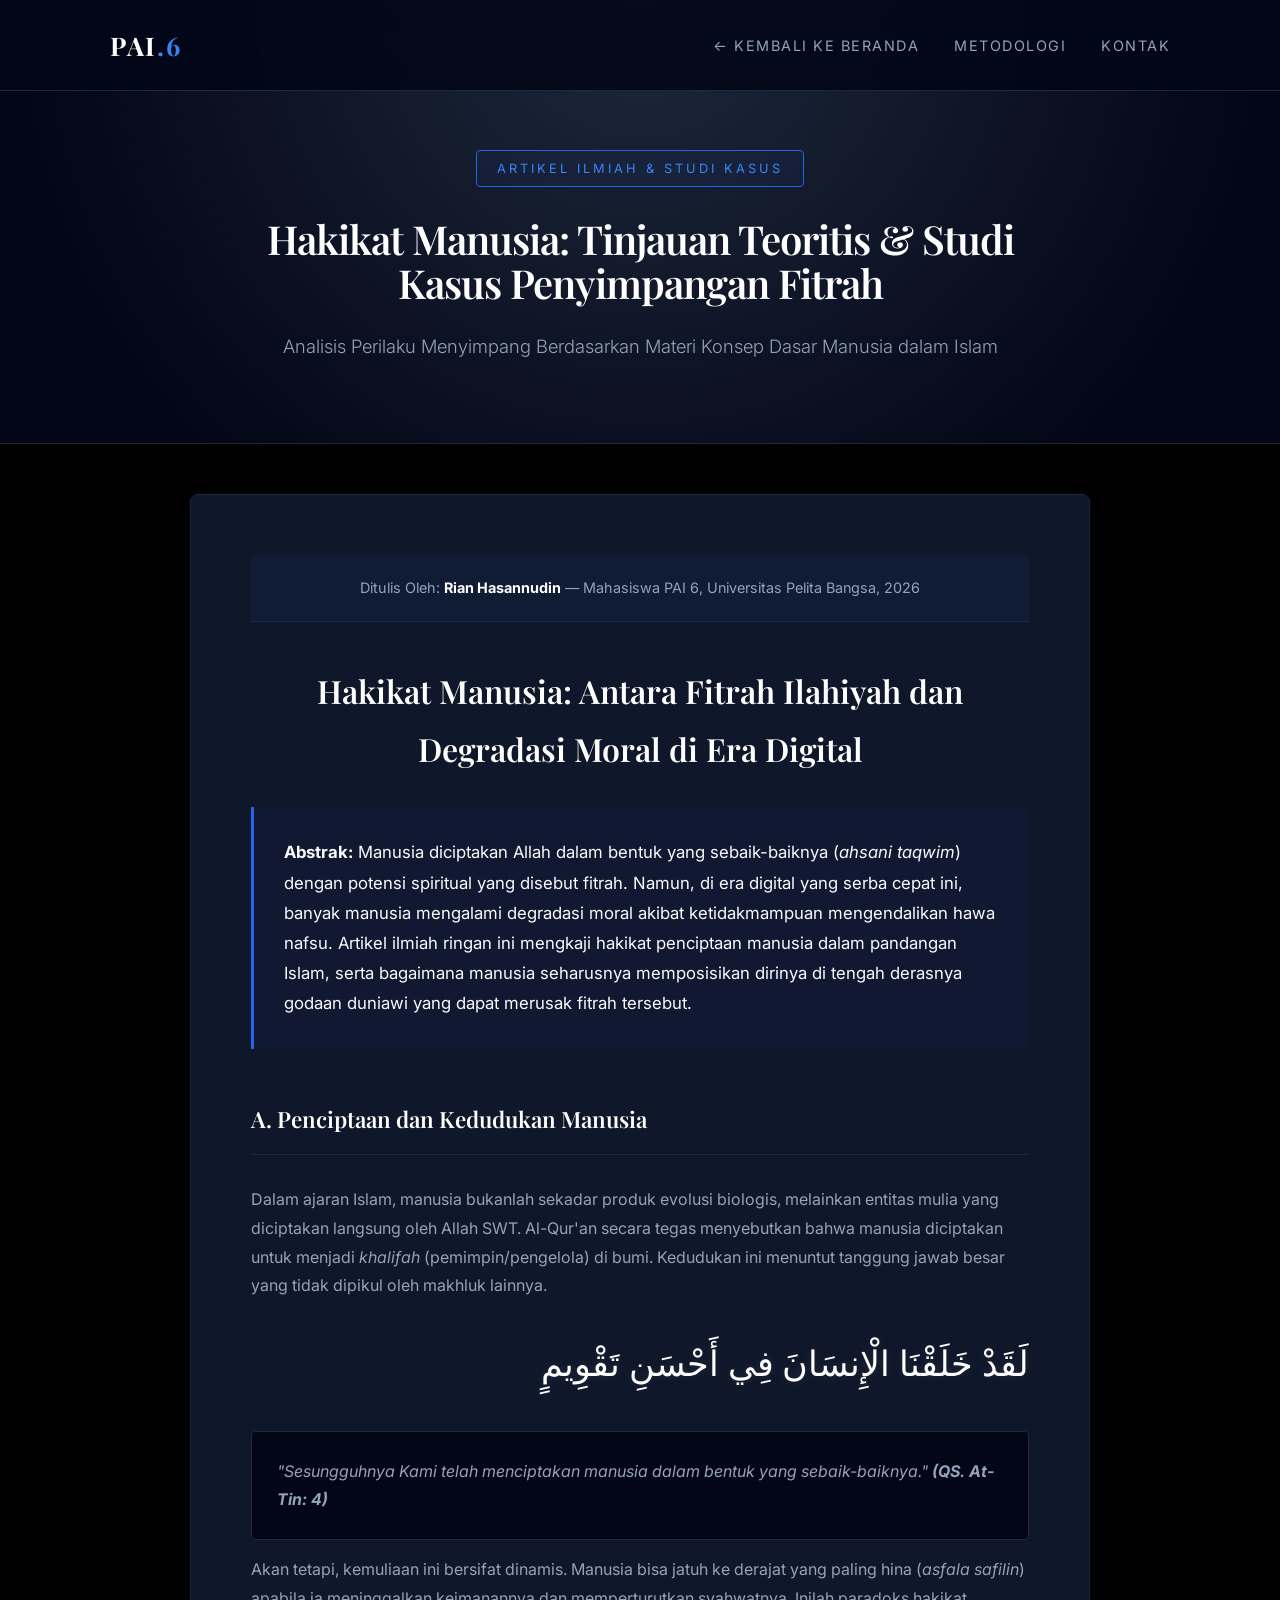
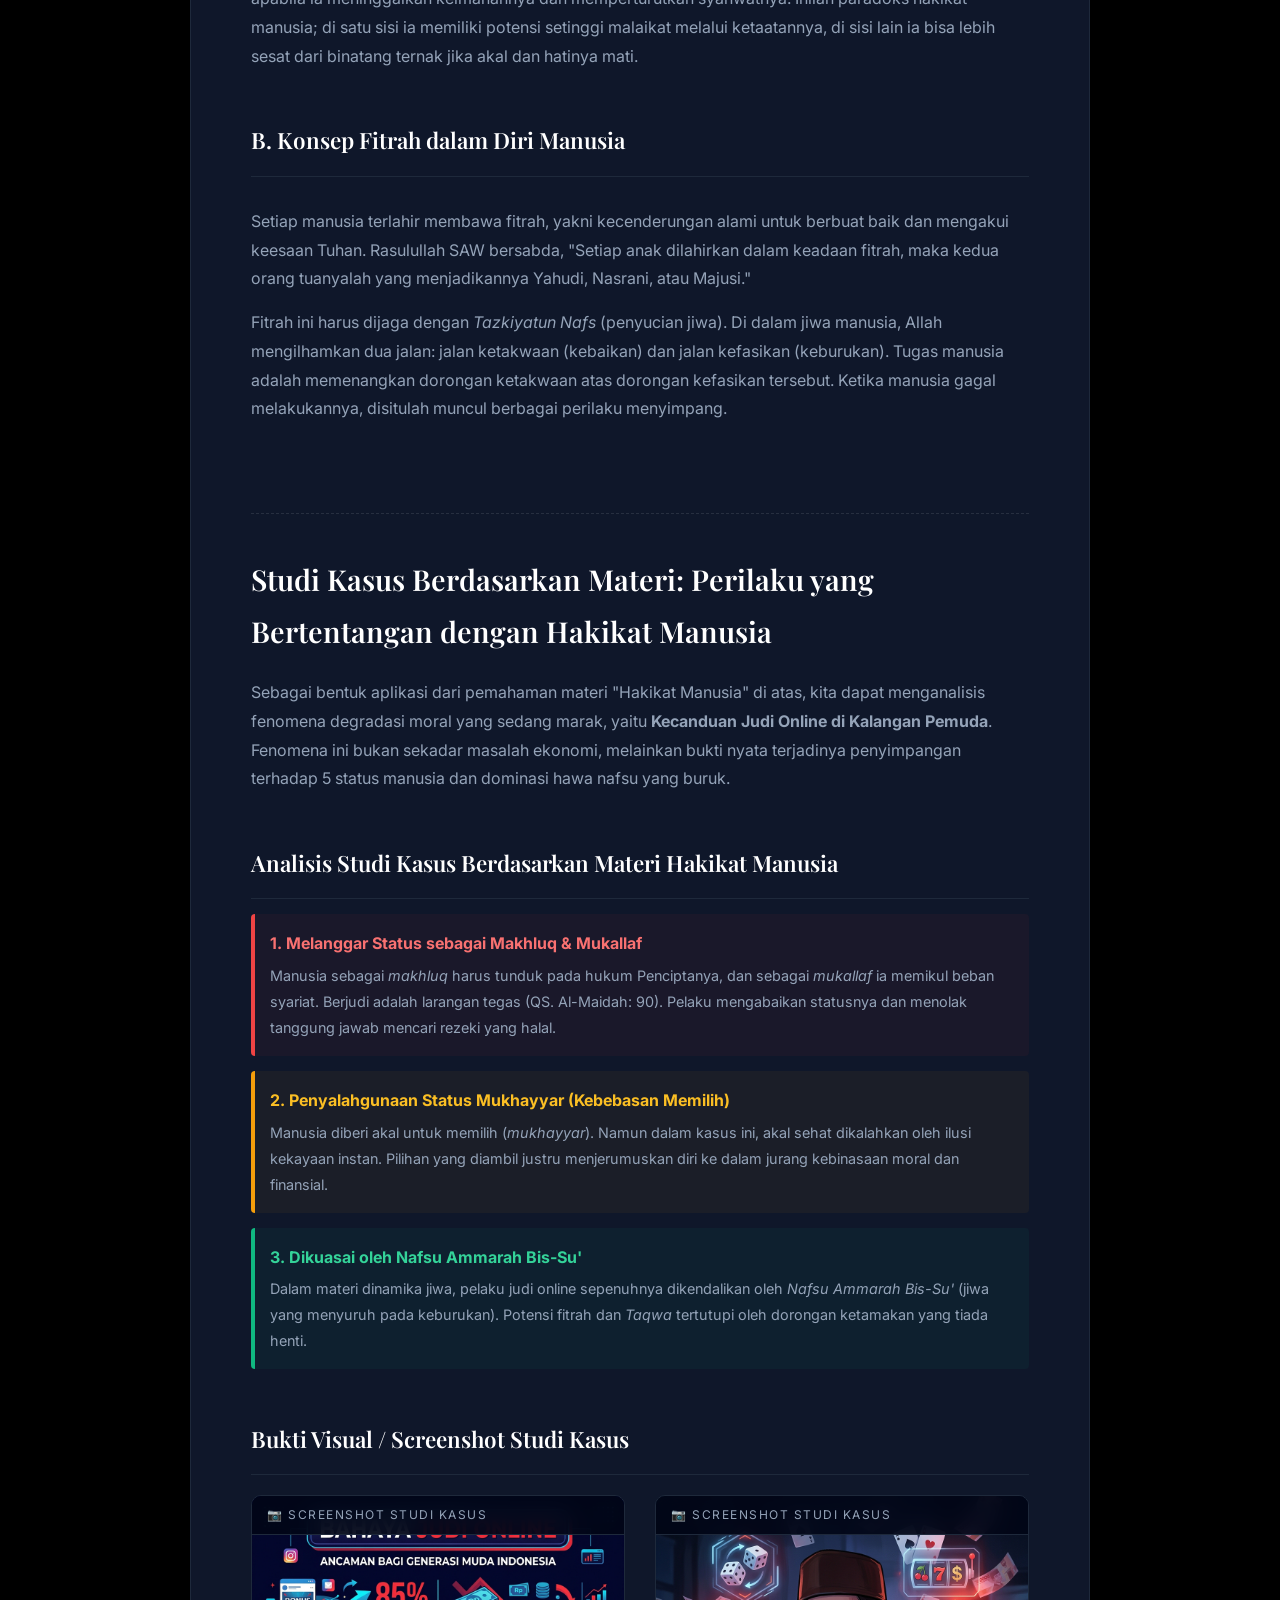
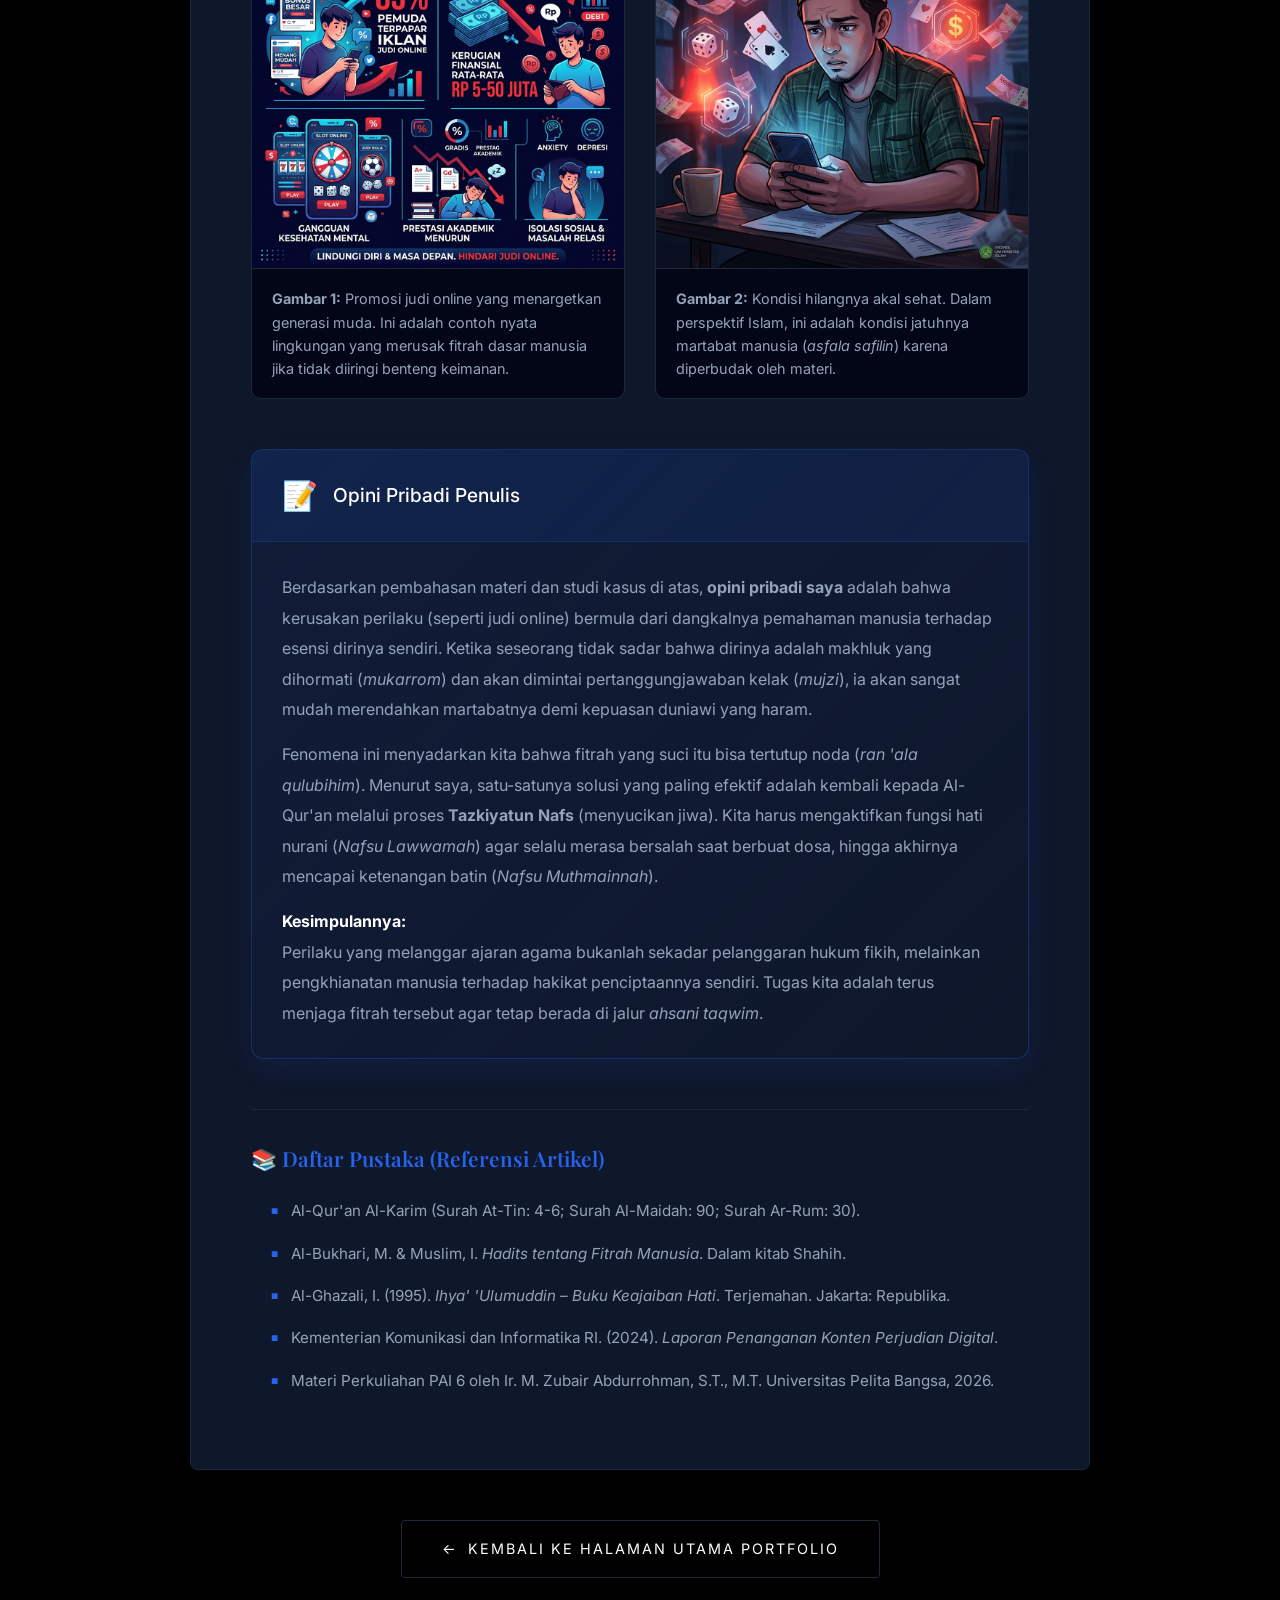
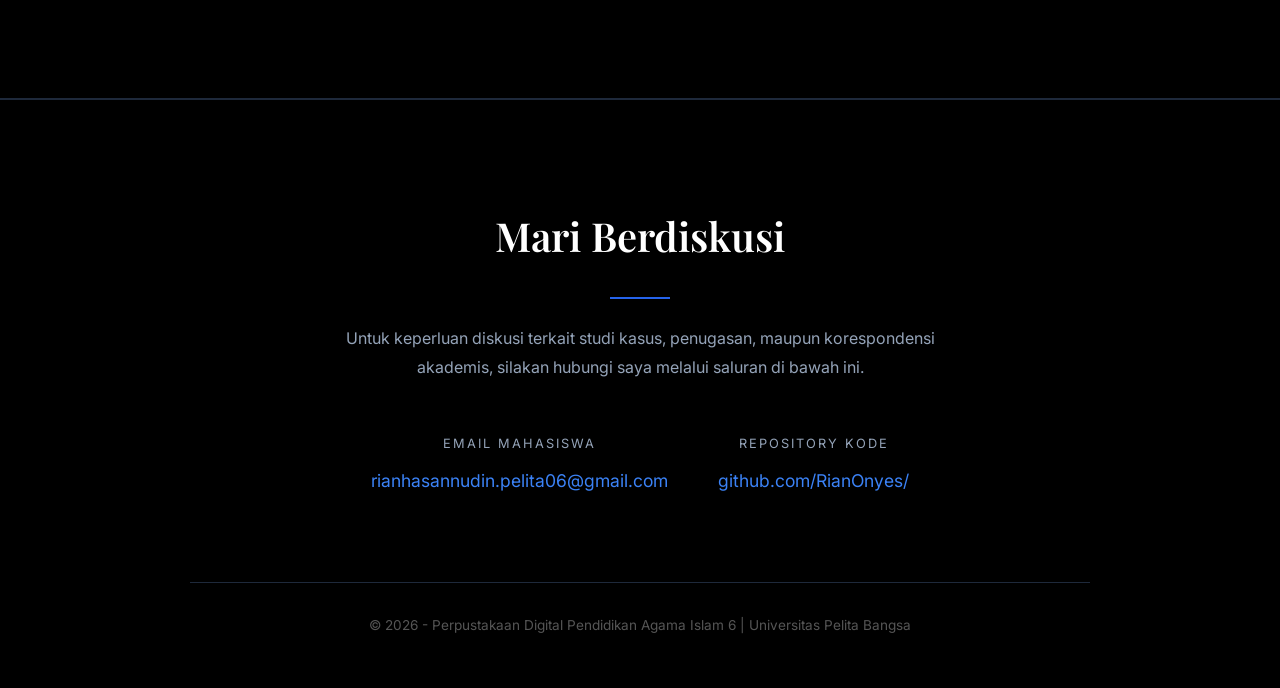
==== artikel.html @ be42de4d "Update button text and link for UTS Penulisan Artikel" ====
<!DOCTYPE html>
<html lang="id">

<head>
    <meta charset="UTF-8">
    <meta name="viewport" content="width=device-width, initial-scale=1.0">
    <title>PAI 6 | Artikel Ilmiah: Hakikat Manusia</title>
    <link rel="stylesheet" href="style.css">
    <link
        href="https://fonts.googleapis.com/css2?family=Inter:wght@300;400;500;600&family=Playfair+Display:ital,wght@0,400;0,600;0,700;1,400&display=swap"
        rel="stylesheet">
</head>

<body>

    <nav class="navbar">
        <div class="nav-container">
            <a href="index.html" class="logo">PAI<span>.6</span></a>
            <ul class="nav-links">
                <li><a href="index.html#beranda">&larr; Kembali ke Beranda</a></li>
                <li><a href="index.html#metodologi">Metodologi</a></li>
                <li><a href="index.html#kontak">Kontak</a></li>
            </ul>
        </div>
    </nav>

    <!-- HEADER ARTIKEL -->
    <section class="hero" style="min-height: 40vh; padding-top: 150px; padding-bottom: 50px;">
        <div class="hero-overlay"></div>
        <div class="hero-content">
            <span class="badge">Artikel Ilmiah & Studi Kasus</span>
            <h1 style="font-size: 2.5rem;">Hakikat Manusia: Tinjauan Teoritis & Studi Kasus Penyimpangan Fitrah</h1>
            <p>Analisis Perilaku Menyimpang Berdasarkan Materi Konsep Dasar Manusia dalam Islam</p>
        </div>
    </section>

    <!-- SECTION ARTIKEL UTAMA -->
    <section class="section bg-darker" style="padding-top: 50px;">
        <div class="container">
            <div class="case-study-card">

                <!-- HEADER PENULIS -->
                <div class="case-header"
                    style="background: rgba(37,99,235,0.05); border-bottom: 1px solid rgba(37,99,235,0.2);">
                    <p style="text-align: center; color: var(--text-muted); font-size: 0.9rem; padding: 20px 0;">
                        Ditulis Oleh: <strong style="color: #fff;">Rian Hasannudin</strong> &mdash; Mahasiswa PAI 6,
                        Universitas Pelita Bangsa, 2026
                    </p>
                </div>

                <!-- ARTIKEL ILMIAH -->
                <div class="case-body"
                    style="padding-top: 40px; padding-bottom: 40px; border-bottom: 1px dashed rgba(255,255,255,0.1);">

                    <h2 style="font-size: 2rem; color: #fff; margin-bottom: 15px; text-align: center;">Hakikat Manusia:
                        Antara Fitrah Ilahiyah dan Degradasi Moral di Era Digital</h2>

                    <div class="case-desc" style="margin-top: 30px;">
                        <p><strong>Abstrak:</strong> Manusia diciptakan Allah dalam bentuk yang sebaik-baiknya
                            (<em>ahsani taqwim</em>) dengan potensi spiritual yang disebut fitrah. Namun, di era digital
                            yang serba cepat ini, banyak manusia mengalami degradasi moral akibat ketidakmampuan
                            mengendalikan hawa nafsu. Artikel ilmiah ringan ini mengkaji hakikat penciptaan manusia
                            dalam pandangan Islam, serta bagaimana manusia seharusnya memposisikan dirinya di tengah
                            derasnya godaan duniawi yang dapat merusak fitrah tersebut.</p>
                    </div>

                    <div class="reason-item">
                        <h4 class="case-title">A. Penciptaan dan Kedudukan Manusia</h4>
                        <p>Dalam ajaran Islam, manusia bukanlah sekadar produk evolusi biologis, melainkan entitas mulia
                            yang diciptakan langsung oleh Allah SWT. Al-Qur'an secara tegas menyebutkan bahwa manusia
                            diciptakan untuk menjadi <em>khalifah</em> (pemimpin/pengelola) di bumi. Kedudukan ini
                            menuntut tanggung jawab besar yang tidak dipikul oleh makhluk lainnya.</p>
                        <div class="arabic">لَقَدْ خَلَقْنَا الْإِنسَانَ فِي أَحْسَنِ تَقْوِيمٍ</div>
                        <div class="terjemahan">"Sesungguhnya Kami telah menciptakan manusia dalam bentuk yang
                            sebaik-baiknya." <strong>(QS. At-Tin: 4)</strong></div>
                        <p style="margin-top: 15px;">Akan tetapi, kemuliaan ini bersifat dinamis. Manusia bisa jatuh ke
                            derajat yang paling hina (<em>asfala safilin</em>) apabila ia meninggalkan keimanannya dan
                            memperturutkan syahwatnya. Inilah paradoks hakikat manusia; di satu sisi ia memiliki potensi
                            setinggi malaikat melalui ketaatannya, di sisi lain ia bisa lebih sesat dari binatang ternak
                            jika akal dan hatinya mati.</p>
                    </div>

                    <div class="reason-item">
                        <h4 class="case-title">B. Konsep Fitrah dalam Diri Manusia</h4>
                        <p>Setiap manusia terlahir membawa fitrah, yakni kecenderungan alami untuk berbuat baik dan
                            mengakui keesaan Tuhan. Rasulullah SAW bersabda, "Setiap anak dilahirkan dalam keadaan
                            fitrah, maka kedua orang tuanyalah yang menjadikannya Yahudi, Nasrani, atau Majusi."</p>
                        <p style="margin-top: 15px;">Fitrah ini harus dijaga dengan <em>Tazkiyatun Nafs</em> (penyucian
                            jiwa). Di dalam jiwa manusia, Allah mengilhamkan dua jalan: jalan ketakwaan (kebaikan) dan
                            jalan kefasikan (keburukan). Tugas manusia adalah memenangkan dorongan ketakwaan atas
                            dorongan kefasikan tersebut. Ketika manusia gagal melakukannya, disitulah muncul berbagai
                            perilaku menyimpang.</p>
                    </div>
                </div>

                <!-- STUDI KASUS & OPINI -->
                <div id="studi-kasus" class="case-body" style="padding-top: 40px;">

                    <h2 style="font-size: 1.8rem; color: #fff; margin-bottom: 20px;">Studi Kasus Berdasarkan Materi:
                        Perilaku yang Bertentangan dengan Hakikat Manusia</h2>

                    <div class="reason-item">
                        <p>Sebagai bentuk aplikasi dari pemahaman materi "Hakikat Manusia" di atas, kita dapat
                            menganalisis fenomena degradasi moral yang sedang marak, yaitu <strong>Kecanduan Judi Online
                                di Kalangan Pemuda</strong>. Fenomena ini bukan sekadar masalah ekonomi, melainkan bukti
                            nyata terjadinya penyimpangan terhadap 5 status manusia dan dominasi hawa nafsu yang buruk.
                        </p>
                    </div>

                    <!-- ANALISIS MATERI -->
                    <div class="reason-item" style="margin-top: 30px;">
                        <h4 class="case-title" style="margin-bottom: 15px;">Analisis Studi Kasus Berdasarkan Materi
                            Hakikat Manusia</h4>
                        <div style="display: grid; grid-template-columns: 1fr; gap: 15px;">
                            <div
                                style="background: rgba(220,38,38,0.05); border-left: 4px solid #ef4444; padding: 15px; border-radius: 4px;">
                                <strong style="color: #f87171;">1. Melanggar Status sebagai Makhluq & Mukallaf</strong>
                                <p style="color: var(--text-muted); font-size: 0.9rem; margin-top: 5px;">Manusia sebagai
                                    <em>makhluq</em> harus tunduk pada hukum Penciptanya, dan sebagai <em>mukallaf</em>
                                    ia memikul beban syariat. Berjudi adalah larangan tegas (QS. Al-Maidah: 90). Pelaku
                                    mengabaikan statusnya dan menolak tanggung jawab mencari rezeki yang halal.</p>
                            </div>
                            <div
                                style="background: rgba(245,158,11,0.05); border-left: 4px solid #f59e0b; padding: 15px; border-radius: 4px;">
                                <strong style="color: #fbbf24;">2. Penyalahgunaan Status Mukhayyar (Kebebasan
                                    Memilih)</strong>
                                <p style="color: var(--text-muted); font-size: 0.9rem; margin-top: 5px;">Manusia diberi
                                    akal untuk memilih (<em>mukhayyar</em>). Namun dalam kasus ini, akal sehat
                                    dikalahkan oleh ilusi kekayaan instan. Pilihan yang diambil justru menjerumuskan
                                    diri ke dalam jurang kebinasaan moral dan finansial.</p>
                            </div>
                            <div
                                style="background: rgba(16,185,129,0.05); border-left: 4px solid #10b981; padding: 15px; border-radius: 4px;">
                                <strong style="color: #34d399;">3. Dikuasai oleh Nafsu Ammarah Bis-Su'</strong>
                                <p style="color: var(--text-muted); font-size: 0.9rem; margin-top: 5px;">Dalam materi
                                    dinamika jiwa, pelaku judi online sepenuhnya dikendalikan oleh <em>Nafsu Ammarah
                                        Bis-Su'</em> (jiwa yang menyuruh pada keburukan). Potensi fitrah dan
                                    <em>Taqwa</em> tertutupi oleh dorongan ketamakan yang tiada henti.</p>
                            </div>
                        </div>
                    </div>

                    <!-- SCREENSHOT STUDI KASUS -->
                    <div class="reason-item" style="margin-top: 40px;">
                        <h4 class="case-title" style="margin-bottom: 15px;">Bukti Visual / Screenshot Studi Kasus</h4>
                        <div class="screenshot-gallery">
                            <div class="screenshot-item">
                                <div class="screenshot-frame">
                                    <img src="assets/images/infografik-judi-online.png"
                                        alt="Screenshot Fenomena Judi Online" loading="lazy">
                                </div>
                                <p class="screenshot-caption"><strong>Gambar 1:</strong> Promosi judi online yang
                                    menargetkan generasi muda. Ini adalah contoh nyata lingkungan yang merusak fitrah
                                    dasar manusia jika tidak diiringi benteng keimanan.</p>
                            </div>
                            <div class="screenshot-item">
                                <div class="screenshot-frame">
                                    <img src="assets/images/ilustrasi-judi-online.png" alt="Ilustrasi Pemuda Kecanduan"
                                        loading="lazy">
                                </div>
                                <p class="screenshot-caption"><strong>Gambar 2:</strong> Kondisi hilangnya akal sehat.
                                    Dalam perspektif Islam, ini adalah kondisi jatuhnya martabat manusia (<em>asfala
                                        safilin</em>) karena diperbudak oleh materi.</p>
                            </div>
                        </div>
                    </div>

                    <!-- OPINI PRIBADI -->
                    <div class="reason-item" style="margin-top: 40px;">
                        <div class="opini-box">
                            <div class="opini-header"
                                style="background: rgba(37, 99, 235, 0.1); border-bottom: 1px solid rgba(37, 99, 235, 0.2);">
                                <span class="opini-icon">📝</span>
                                <h5 style="color: #fff; margin: 0; font-size: 1.2rem;">Opini Pribadi Penulis</h5>
                            </div>
                            <div class="opini-content">
                                <p>Berdasarkan pembahasan materi dan studi kasus di atas, <strong>opini pribadi
                                        saya</strong> adalah bahwa kerusakan perilaku (seperti judi online) bermula dari
                                    dangkalnya pemahaman manusia terhadap esensi dirinya sendiri. Ketika seseorang tidak
                                    sadar bahwa dirinya adalah makhluk yang dihormati (<em>mukarrom</em>) dan akan
                                    dimintai pertanggungjawaban kelak (<em>mujzi</em>), ia akan sangat mudah merendahkan
                                    martabatnya demi kepuasan duniawi yang haram.</p>

                                <p style="margin-top: 15px;">Fenomena ini menyadarkan kita bahwa fitrah yang suci itu
                                    bisa tertutup noda (<em>ran 'ala qulubihim</em>). Menurut saya, satu-satunya solusi
                                    yang paling efektif adalah kembali kepada Al-Qur'an melalui proses
                                    <strong>Tazkiyatun Nafs</strong> (menyucikan jiwa). Kita harus mengaktifkan fungsi
                                    hati nurani (<em>Nafsu Lawwamah</em>) agar selalu merasa bersalah saat berbuat dosa,
                                    hingga akhirnya mencapai ketenangan batin (<em>Nafsu Muthmainnah</em>).</p>

                                <p style="margin-top: 15px; font-weight: bold; color: #fff;">Kesimpulannya:</p>
                                <p>Perilaku yang melanggar ajaran agama bukanlah sekadar pelanggaran hukum fikih,
                                    melainkan pengkhianatan manusia terhadap hakikat penciptaannya sendiri. Tugas kita
                                    adalah terus menjaga fitrah tersebut agar tetap berada di jalur <em>ahsani
                                        taqwim</em>.</p>
                            </div>
                        </div>
                    </div>

                </div>

                <!-- DAFTAR PUSTAKA -->
                <div class="daftar-pustaka"
                    style="border-top: 1px solid var(--border-color); padding-top: 30px; margin-top: 40px;">
                    <h4 style="color: var(--accent-blue); margin-bottom: 20px;">📚 Daftar Pustaka (Referensi Artikel)
                    </h4>
                    <ul style="padding-left: 20px; color: var(--text-muted); line-height: 1.8;">
                        <li>Al-Qur'an Al-Karim (Surah At-Tin: 4-6; Surah Al-Maidah: 90; Surah Ar-Rum: 30).</li>
                        <li>Al-Bukhari, M. &amp; Muslim, I. <em>Hadits tentang Fitrah Manusia</em>. Dalam kitab Shahih.
                        </li>
                        <li>Al-Ghazali, I. (1995). <em>Ihya' 'Ulumuddin &ndash; Buku Keajaiban Hati</em>. Terjemahan.
                            Jakarta: Republika.</li>
                        <li>Kementerian Komunikasi dan Informatika RI. (2024). <em>Laporan Penanganan Konten Perjudian
                                Digital</em>.</li>
                        <li>Materi Perkuliahan PAI 6 oleh Ir. M. Zubair Abdurrohman, S.T., M.T. Universitas Pelita
                            Bangsa, 2026.</li>
                    </ul>
                </div>
            </div>

            <!-- TOMBOL NAVIGASI -->
            <div style="text-align: center; margin-top: 50px;">
                <a href="index.html" class="btn btn-outline"
                    style="display: inline-flex; align-items: center; gap: 10px;">
                    <span>&larr;</span> Kembali ke Halaman Utama Portfolio
                </a>
            </div>

        </div>
    </section>

    <footer id="kontak" class="footer-section">
        <div class="container text-center">
            <h2 class="footer-title">Mari Berdiskusi</h2>
            <div class="divider-accent"></div>
            <p class="footer-desc">Untuk keperluan diskusi terkait studi kasus, penugasan, maupun korespondensi
                akademis, silakan hubungi saya melalui saluran di bawah ini.</p>

            <div class="contact-details">
                <div class="contact-item">
                    <span class="contact-label">Email Mahasiswa</span>
                    <a href="mailto:rianhasannudin.pelita06@gmail.com"
                        class="contact-link">rianhasannudin.pelita06@gmail.com</a>
                </div>
                <div class="contact-item">
                    <span class="contact-label">Repository Kode</span>
                    <a href="https://github.com/RianOnyes/" target="_blank"
                        class="contact-link">github.com/RianOnyes/</a>
                </div>
            </div>

            <div class="copyright">
                <p>&copy; 2026 - Perpustakaan Digital Pendidikan Agama Islam 6 | Universitas Pelita Bangsa</p>
            </div>
        </div>
    </footer>

</body>

</html>
---- style.css ----
@import url('https://fonts.googleapis.com/css2?family=Inter:wght@300;400;500;600&family=Playfair+Display:ital,wght@0,400;0,600;0,700;1,400&display=swap');

:root {
    --bg-main: #020617;
    /* Slate 950 - Hitam pekat kebiruan */
    --bg-card: #0f172a;
    /* Slate 900 - Navy gelap */
    --bg-darker: #000000;
    /* Hitam murni */

    --text-primary: #f8fafc;
    /* Putih bersih */
    --text-muted: #94a3b8;
    /* Abu-abu kebiruan terang */

    --accent-blue: #2563eb;
    /* Royal Blue elegan */
    --accent-blue-hover: #3b82f6;
    /* Biru terang untuk efek hover */
    --accent-glow: rgba(37, 99, 235, 0.2);

    --border-color: #1e293b;
    /* Garis batas tipis */
    --arabic-font: 'Traditional Arabic', 'Amiri', serif;
}

* {
    margin: 0;
    padding: 0;
    box-sizing: border-box;
}

html {
    scroll-behavior: smooth;
}

body {
    font-family: 'Inter', sans-serif;
    background-color: var(--bg-main);
    color: var(--text-primary);
    line-height: 1.8;
    -webkit-font-smoothing: antialiased;
}

h1,
h2,
h3,
h4,
h5 {
    font-family: 'Playfair Display', serif;
    color: #ffffff;
    font-weight: 600;
}

/* --- NAVBAR --- */
.navbar {
    position: fixed;
    top: 0;
    width: 100%;
    background: rgba(2, 6, 23, 0.85);
    backdrop-filter: blur(15px);
    border-bottom: 1px solid var(--border-color);
    z-index: 1000;
}

.nav-container {
    max-width: 1100px;
    margin: 0 auto;
    padding: 22px 20px;
    display: flex;
    justify-content: space-between;
    align-items: center;
}

.logo {
    font-family: 'Playfair Display', serif;
    font-size: 1.6rem;
    font-weight: 700;
    color: #fff;
    text-decoration: none;
    letter-spacing: 2px;
}

.logo span {
    color: var(--accent-blue-hover);
}

.nav-links {
    list-style: none;
    display: flex;
    gap: 35px;
}

.nav-links a {
    text-decoration: none;
    color: var(--text-muted);
    font-size: 0.9rem;
    text-transform: uppercase;
    letter-spacing: 1.5px;
    transition: color 0.3s;
}

.nav-links a:hover {
    color: var(--accent-blue-hover);
}

/* --- HERO SECTION --- */
.hero {
    min-height: 100vh;
    display: flex;
    align-items: center;
    justify-content: center;
    position: relative;
    text-align: center;
    padding: 100px 20px 0;
    background: radial-gradient(circle at center top, #1e293b 0%, #020617 80%);
}

.hero-content {
    position: relative;
    z-index: 2;
    max-width: 850px;
}

.badge {
    display: inline-block;
    border: 1px solid var(--accent-blue);
    color: var(--accent-blue-hover);
    padding: 6px 20px;
    border-radius: 4px;
    font-size: 0.8rem;
    letter-spacing: 3px;
    text-transform: uppercase;
    margin-bottom: 30px;
    background: rgba(37, 99, 235, 0.05);
}

.hero h1 {
    font-size: 4.5rem;
    margin-bottom: 25px;
    line-height: 1.1;
    letter-spacing: -1px;
}

.hero p {
    font-size: 1.15rem;
    color: var(--text-muted);
    margin-bottom: 30px;
    font-weight: 300;
}

.hero .dosen {
    font-family: 'Playfair Display', serif;
    font-size: 1.2rem;
    color: #fff;
    margin-bottom: 50px;
    font-style: italic;
}

.hero-buttons {
    display: flex;
    gap: 20px;
    justify-content: center;
}

.btn {
    padding: 15px 40px;
    text-decoration: none;
    font-size: 0.9rem;
    letter-spacing: 2px;
    text-transform: uppercase;
    transition: all 0.4s ease;
    border-radius: 4px;
}

.btn-accent {
    background: var(--accent-blue);
    color: #fff;
    border: 1px solid var(--accent-blue);
    font-weight: 600;
    box-shadow: 0 4px 15px var(--accent-glow);
}

.btn-accent:hover {
    background: var(--accent-blue-hover);
    border-color: var(--accent-blue-hover);
    box-shadow: 0 6px 20px rgba(96, 165, 250, 0.4);
}

.btn-outline {
    background: transparent;
    color: #fff;
    border: 1px solid var(--border-color);
}

.btn-outline:hover {
    border-color: var(--text-muted);
    background: rgba(255, 255, 255, 0.05);
}

/* --- SECTIONS UMUM --- */
.section {
    padding: 120px 20px;
    transition: opacity 0.5s ease, transform 0.5s ease;
}

/* Material Switching Classes */
.materi-hidden {
    display: none;
    opacity: 0;
    transform: translateY(20px);
}

.materi-active {
    display: block !important;
    animation: fadeInSlide 0.6s forwards ease-out;
}

@keyframes fadeInSlide {
    from {
        opacity: 0;
        transform: translateY(20px);
    }

    to {
        opacity: 1;
        transform: translateY(0);
    }
}

.bg-darker {
    background-color: var(--bg-darker);
    border-top: 1px solid var(--border-color);
    border-bottom: 1px solid var(--border-color);
}

.container {
    max-width: 900px;
    margin: 0 auto;
}

.text-center {
    text-align: center;
}

.section-header {
    margin-bottom: 70px;
}

.subtitle {
    display: block;
    color: var(--accent-blue-hover);
    font-size: 0.85rem;
    letter-spacing: 3px;
    text-transform: uppercase;
    margin-bottom: 15px;
}

.section-header h2 {
    font-size: 2.8rem;
    margin-bottom: 25px;
}

.divider-accent {
    width: 60px;
    height: 2px;
    background-color: var(--accent-blue);
    margin: 0 auto 25px;
}

.section-header p {
    color: var(--text-muted);
    font-size: 1.1rem;
}

/* --- STUDI KASUS --- */
.case-study-card {
    background: var(--bg-card);
    padding: 60px;
    border: 1px solid var(--border-color);
    box-shadow: 0 20px 40px rgba(0, 0, 0, 0.5);
    border-radius: 8px;
}

.case-header h3 {
    font-size: 2.2rem;
    margin-bottom: 25px;
    color: var(--text-primary);
    text-align: center;
}

.case-desc {
    padding: 30px;
    background: rgba(37, 99, 235, 0.03);
    border-left: 3px solid var(--accent-blue);
    margin-bottom: 50px;
    font-size: 1.05rem;
    border-radius: 0 4px 4px 0;
}

.case-title {
    font-size: 1.4rem;
    margin-bottom: 30px;
    border-bottom: 1px solid var(--border-color);
    padding-bottom: 15px;
}

.reason-item {
    margin-bottom: 50px;
}

.reason-item h5 {
    font-size: 1.25rem;
    margin-bottom: 15px;
    color: var(--accent-blue-hover);
    font-family: 'Inter', sans-serif;
    font-weight: 500;
}

.reason-item p {
    color: var(--text-muted);
}

/* --- STORY/MATERI CARDS --- */
.story-card {
    background: var(--bg-main);
    border: 1px solid var(--border-color);
    border-radius: 12px;
    padding: 35px 40px;
    margin-bottom: 40px;
    box-shadow: 0 10px 25px rgba(0, 0, 0, 0.4);
    transition: all 0.4s ease;
    position: relative;
    overflow: hidden;
}

.story-card::before {
    content: '';
    position: absolute;
    top: 0;
    left: 0;
    width: 4px;
    height: 100%;
    background: var(--accent-blue);
    transform: scaleY(0);
    transform-origin: bottom;
    transition: transform 0.4s ease;
}

.story-card:hover {
    border-color: rgba(37, 99, 235, 0.5);
    box-shadow: 0 15px 35px var(--accent-glow);
    transform: translateY(-5px);
}

.story-card:hover::before {
    transform: scaleY(1);
    transform-origin: top;
}

.story-card .case-title {
    border-bottom: 1px solid rgba(255, 255, 255, 0.05);
    margin-bottom: 25px;
    padding-bottom: 15px;
    color: #fff;
    font-size: 1.6rem;
}

.story-card .reason-item {
    margin-bottom: 0;
}

/* --- SUB CARDS DALAM KISAH --- */
.sub-card-container {
    display: grid;
    grid-template-columns: repeat(auto-fit, minmax(280px, 1fr));
    gap: 20px;
    margin-top: 15px;
}

.sub-card {
    background: rgba(15, 23, 42, 0.4);
    border: 1px solid rgba(82, 168, 255, 0.15);
    border-radius: 8px;
    padding: 20px;
    transition: all 0.3s ease;
    display: flex;
    flex-direction: column;
}

.sub-card:hover {
    border-color: var(--accent-blue-hover);
    background: rgba(37, 99, 235, 0.05);
    transform: translateY(-2px);
    box-shadow: 0 4px 15px rgba(37, 99, 235, 0.1);
}

.sub-card h5 {
    color: var(--accent-blue-hover);
    margin: 0 0 15px 0;
    font-size: 1.05rem;
    font-family: 'Inter', sans-serif;
    font-weight: 600;
    border-bottom: 1px solid rgba(255, 255, 255, 0.05);
    padding-bottom: 10px;
    text-transform: uppercase;
    letter-spacing: 1px;
}

.sub-card p, .sub-card ul, .sub-card ol {
    margin: 0;
    font-size: 0.92rem;
    color: var(--text-muted);
}
.sub-card ul li, .sub-card ol li {
    margin-bottom: 8px;
}
.sub-card ul li:last-child, .sub-card ol li:last-child {
    margin-bottom: 0;
}

.arabic {
    font-family: var(--arabic-font);
    font-size: 2.2rem;
    text-align: right;
    direction: rtl;
    color: #fff;
    margin: 30px 0;
    line-height: 2;
    text-shadow: 0 0 10px rgba(255, 255, 255, 0.1);
}

.terjemahan {
    font-style: italic;
    color: var(--text-muted);
    padding: 25px;
    background: var(--bg-main);
    border: 1px solid var(--border-color);
    border-radius: 4px;
}

.daftar-pustaka {
    margin-top: 60px;
    padding-top: 40px;
    border-top: 1px solid var(--border-color);
}

.daftar-pustaka h4 {
    font-size: 1.3rem;
    margin-bottom: 20px;
    color: #fff;
}

.daftar-pustaka ul {
    list-style: none;
}

.daftar-pustaka li {
    color: var(--text-muted);
    margin-bottom: 15px;
    padding-left: 20px;
    position: relative;
    font-size: 0.95rem;
}

.daftar-pustaka li::before {
    content: '■';
    color: var(--accent-blue);
    font-size: 0.5rem;
    position: absolute;
    left: 0;
    top: 7px;
}

/* --- METODOLOGI --- */
.grid-3 {
    display: grid;
    grid-template-columns: repeat(auto-fit, minmax(280px, 1fr));
    gap: 30px;
}

.method-card {
    padding: 50px 40px;
    background: var(--bg-main);
    border: 1px solid var(--border-color);
    text-align: center;
    transition: all 0.4s ease;
    border-radius: 8px;
}

.method-card:hover {
    border-color: var(--accent-blue);
    transform: translateY(-5px);
    box-shadow: 0 10px 30px var(--accent-glow);
}

.method-icon {
    font-family: 'Playfair Display', serif;
    font-size: 2.5rem;
    color: var(--accent-blue-hover);
    margin-bottom: 20px;
    font-style: italic;
}

.method-card h3 {
    font-size: 1.4rem;
    margin-bottom: 15px;
    color: #fff;
}

.method-card p {
    color: var(--text-muted);
    font-size: 0.95rem;
}

/* --- FOOTER & KONTAK --- */
.footer-section {
    padding: 100px 20px 50px;
    background: var(--bg-darker);
    border-top: 1px solid var(--border-color);
}

.footer-title {
    font-size: 2.5rem;
    margin-bottom: 25px;
}

.footer-desc {
    color: var(--text-muted);
    max-width: 600px;
    margin: 0 auto 50px;
}

.contact-details {
    display: flex;
    justify-content: center;
    gap: 50px;
    margin-bottom: 80px;
    flex-wrap: wrap;
}

.contact-item {
    display: flex;
    flex-direction: column;
    align-items: center;
}

.contact-label {
    color: var(--text-muted);
    font-size: 0.8rem;
    text-transform: uppercase;
    letter-spacing: 2px;
    margin-bottom: 10px;
}

.contact-link {
    color: var(--accent-blue-hover);
    text-decoration: none;
    font-size: 1.1rem;
    border-bottom: 1px solid transparent;
    padding-bottom: 5px;
    transition: border-color 0.3s;
}

.contact-link:hover {
    border-color: var(--accent-blue-hover);
}

.copyright {
    border-top: 1px solid var(--border-color);
    padding-top: 30px;
    color: #555;
    font-size: 0.85rem;
}

/* --- RESPONSIVE --- */
@media (max-width: 768px) {
    .nav-links {
        display: none;
    }

    .hero h1 {
        font-size: 2.8rem;
    }

    .hero-buttons {
        flex-direction: column;
    }

    .case-study-card {
        padding: 40px 20px;
    }

    .arabic {
        font-size: 1.8rem;
    }

    .contact-details {
        flex-direction: column;
        gap: 30px;
    }

    .story-card {
        padding: 25px 20px;
        border-color: rgba(37, 99, 235, 0.3);
        box-shadow: 0 10px 25px rgba(37, 99, 235, 0.15);
    }
    
    .story-card::before {
        transform: scaleY(1);
    }

    .story-card .case-title {
        font-size: 1.3rem;
    }
}

/* --- DROPDOWN BUTTON --- */
.dropdown {
    position: relative;
    display: inline-block;
}

.dropdown-toggle {
    cursor: pointer;
    font-family: 'Inter', sans-serif;
    display: flex;
    align-items: center;
    gap: 8px;
}

.dropdown-menu {
    display: none;
    position: absolute;
    top: calc(100% + 10px);
    left: 50%;
    transform: translateX(-50%);
    background: #0f172a;
    border: 1px solid var(--border-color);
    border-radius: 6px;
    min-width: 240px;
    box-shadow: 0 12px 30px rgba(0, 0, 0, 0.6);
    overflow: hidden;
    z-index: 100;
}

.dropdown-menu.open {
    display: block;
    animation: fadeSlide 0.2s ease;
}

.dropdown-menu a {
    display: block;
    padding: 12px 20px;
    color: var(--text-muted);
    text-decoration: none;
    font-size: 0.88rem;
    letter-spacing: 0.5px;
    line-height: 1.3;
    white-space: nowrap;
    transition: background 0.2s, color 0.2s;
    border-bottom: 1px solid var(--border-color);
}

.dropdown-menu a:last-child {
    border-bottom: none;
}

.dropdown-menu a:hover {
    background: rgba(37, 99, 235, 0.15);
    color: var(--accent-blue-hover);
}

@keyframes fadeSlide {
    from {
        opacity: 0;
        transform: translateX(-50%) translateY(-6px);
    }

    to {
        opacity: 1;
        transform: translateX(-50%) translateY(0);
    }
}

/* --- MATERIAL NAV BUTTONS (ROLLOVER) --- */
.material-nav-container {
    margin: 40px auto 30px;
    max-width: 800px;
}

.material-nav-buttons {
    display: flex;
    justify-content: center;
    gap: 15px;
    flex-wrap: wrap;
}

.m-nav-btn {
    background: rgba(15, 23, 42, 0.6);
    border: 1px solid var(--border-color);
    color: var(--text-muted);
    padding: 12px 25px;
    border-radius: 50px;
    font-size: 0.85rem;
    font-weight: 500;
    cursor: pointer;
    transition: all 0.3s cubic-bezier(0.4, 0, 0.2, 1);
    letter-spacing: 1px;
    text-transform: uppercase;
}

.m-nav-btn:hover {
    background: rgba(37, 99, 235, 0.1);
    border-color: var(--accent-blue-hover);
    color: #fff;
    transform: translateY(-2px);
    box-shadow: 0 5px 15px rgba(37, 99, 235, 0.2);
}

.m-nav-btn.active {
    background: var(--accent-blue);
    border-color: var(--accent-blue);
    color: #fff;
    box-shadow: 0 0 20px var(--accent-glow);
}

/* --- SCREENSHOT GALLERY --- */
.screenshot-gallery {
    display: grid;
    grid-template-columns: repeat(auto-fit, minmax(300px, 1fr));
    gap: 30px;
    margin-top: 20px;
}

.screenshot-item {
    background: var(--bg-main);
    border: 1px solid var(--border-color);
    border-radius: 10px;
    overflow: hidden;
    transition: all 0.4s ease;
}

.screenshot-item:hover {
    border-color: var(--accent-blue);
    box-shadow: 0 10px 30px var(--accent-glow);
    transform: translateY(-5px);
}

.screenshot-frame {
    position: relative;
    overflow: hidden;
    background: #0a0f1a;
}

.screenshot-frame::before {
    content: '📷 Screenshot Studi Kasus';
    position: absolute;
    top: 0;
    left: 0;
    right: 0;
    padding: 8px 15px;
    background: rgba(2, 6, 23, 0.9);
    backdrop-filter: blur(10px);
    color: var(--text-muted);
    font-size: 0.75rem;
    letter-spacing: 1.5px;
    text-transform: uppercase;
    z-index: 2;
    border-bottom: 1px solid var(--border-color);
}

.screenshot-frame img {
    width: 100%;
    height: auto;
    display: block;
    transition: transform 0.5s ease;
}

.screenshot-item:hover .screenshot-frame img {
    transform: scale(1.03);
}

.screenshot-caption {
    padding: 18px 20px;
    color: var(--text-muted);
    font-size: 0.9rem;
    line-height: 1.6;
    border-top: 1px solid var(--border-color);
}

/* --- OPINI BOX --- */
.opini-box {
    background: linear-gradient(135deg, rgba(37, 99, 235, 0.08) 0%, rgba(15, 23, 42, 0.6) 100%);
    border: 1px solid rgba(37, 99, 235, 0.3);
    border-radius: 12px;
    overflow: hidden;
    box-shadow: 0 10px 30px rgba(37, 99, 235, 0.1);
}

.opini-header {
    display: flex;
    align-items: center;
    gap: 15px;
    padding: 20px 30px;
    background: rgba(37, 99, 235, 0.1);
    border-bottom: 1px solid rgba(37, 99, 235, 0.2);
}

.opini-icon {
    font-size: 1.8rem;
}

.opini-content {
    padding: 30px;
}

.opini-content p {
    color: var(--text-muted);
    line-height: 1.9;
}

/* --- RESPONSIVE ADDITIONS --- */
@media (max-width: 768px) {
    .screenshot-gallery {
        grid-template-columns: 1fr;
    }

    .opini-header {
        padding: 15px 20px;
    }

    .opini-content {
        padding: 20px;
    }
}
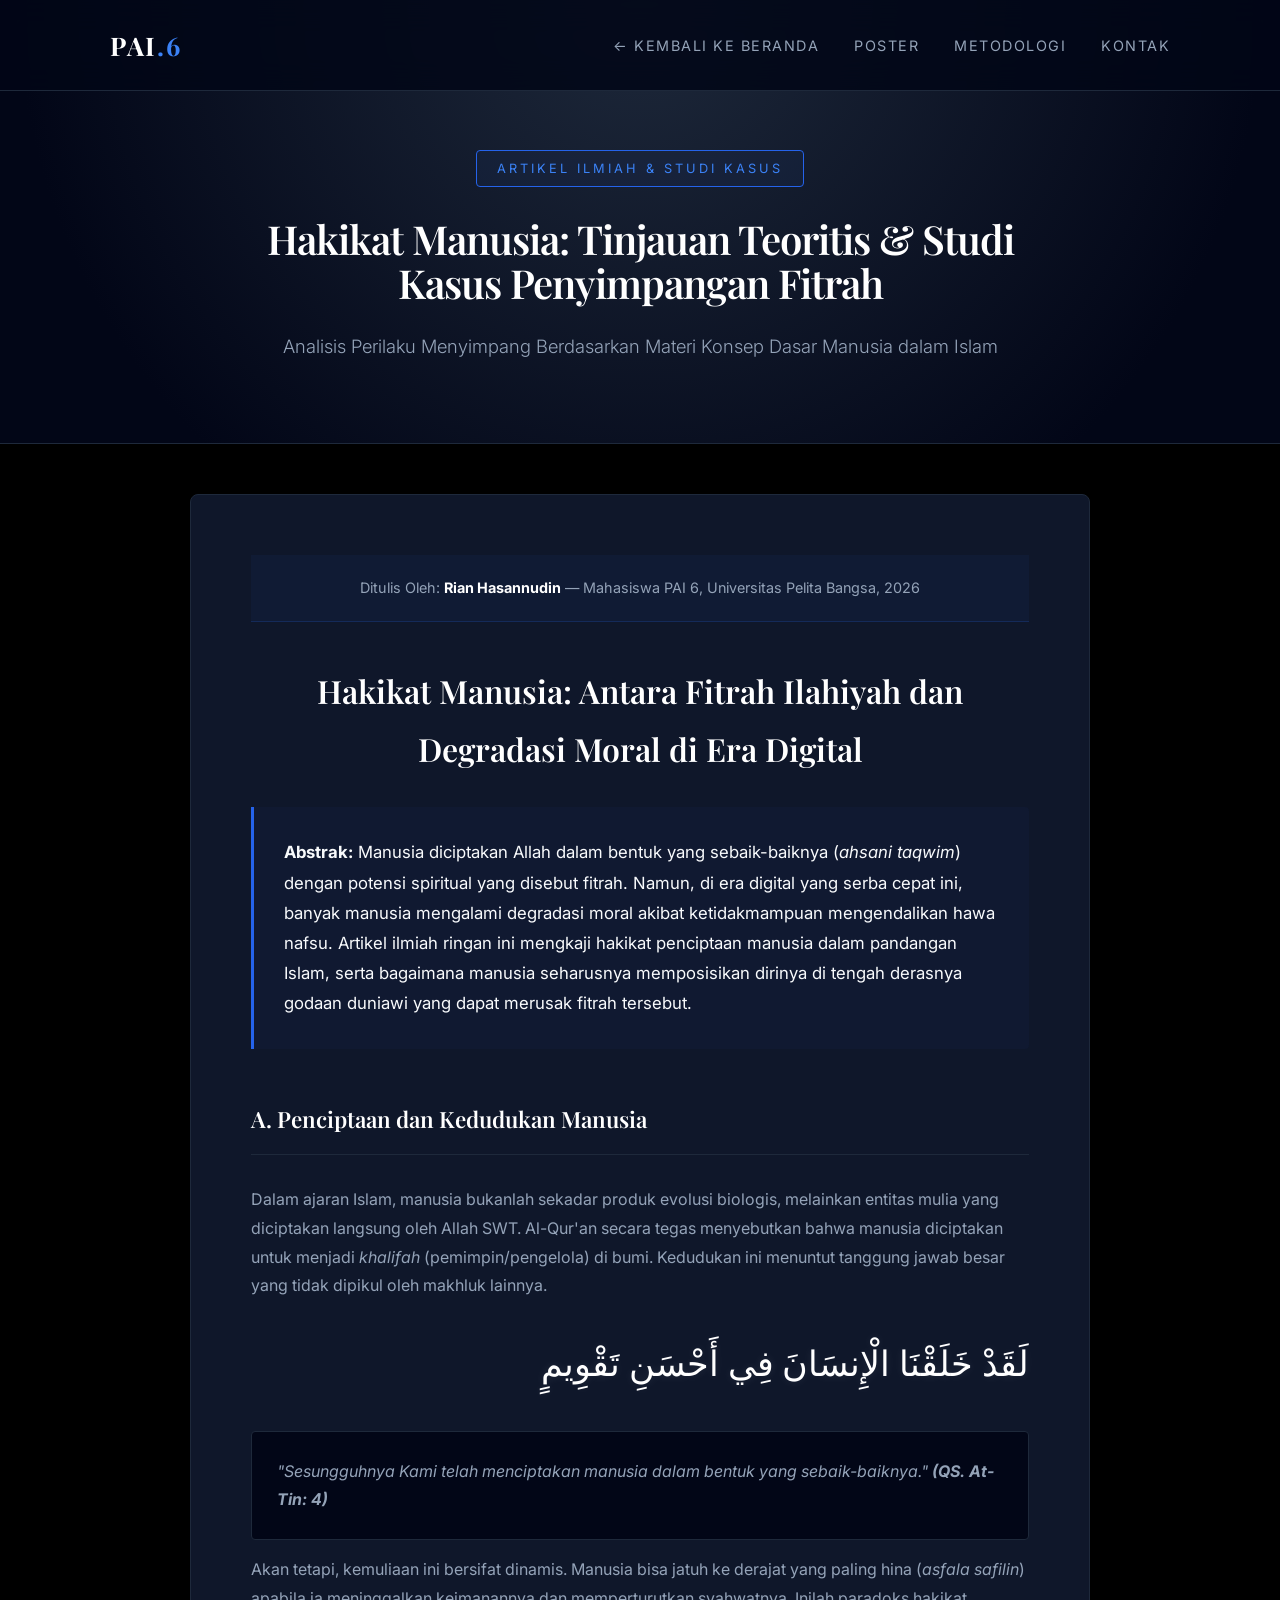
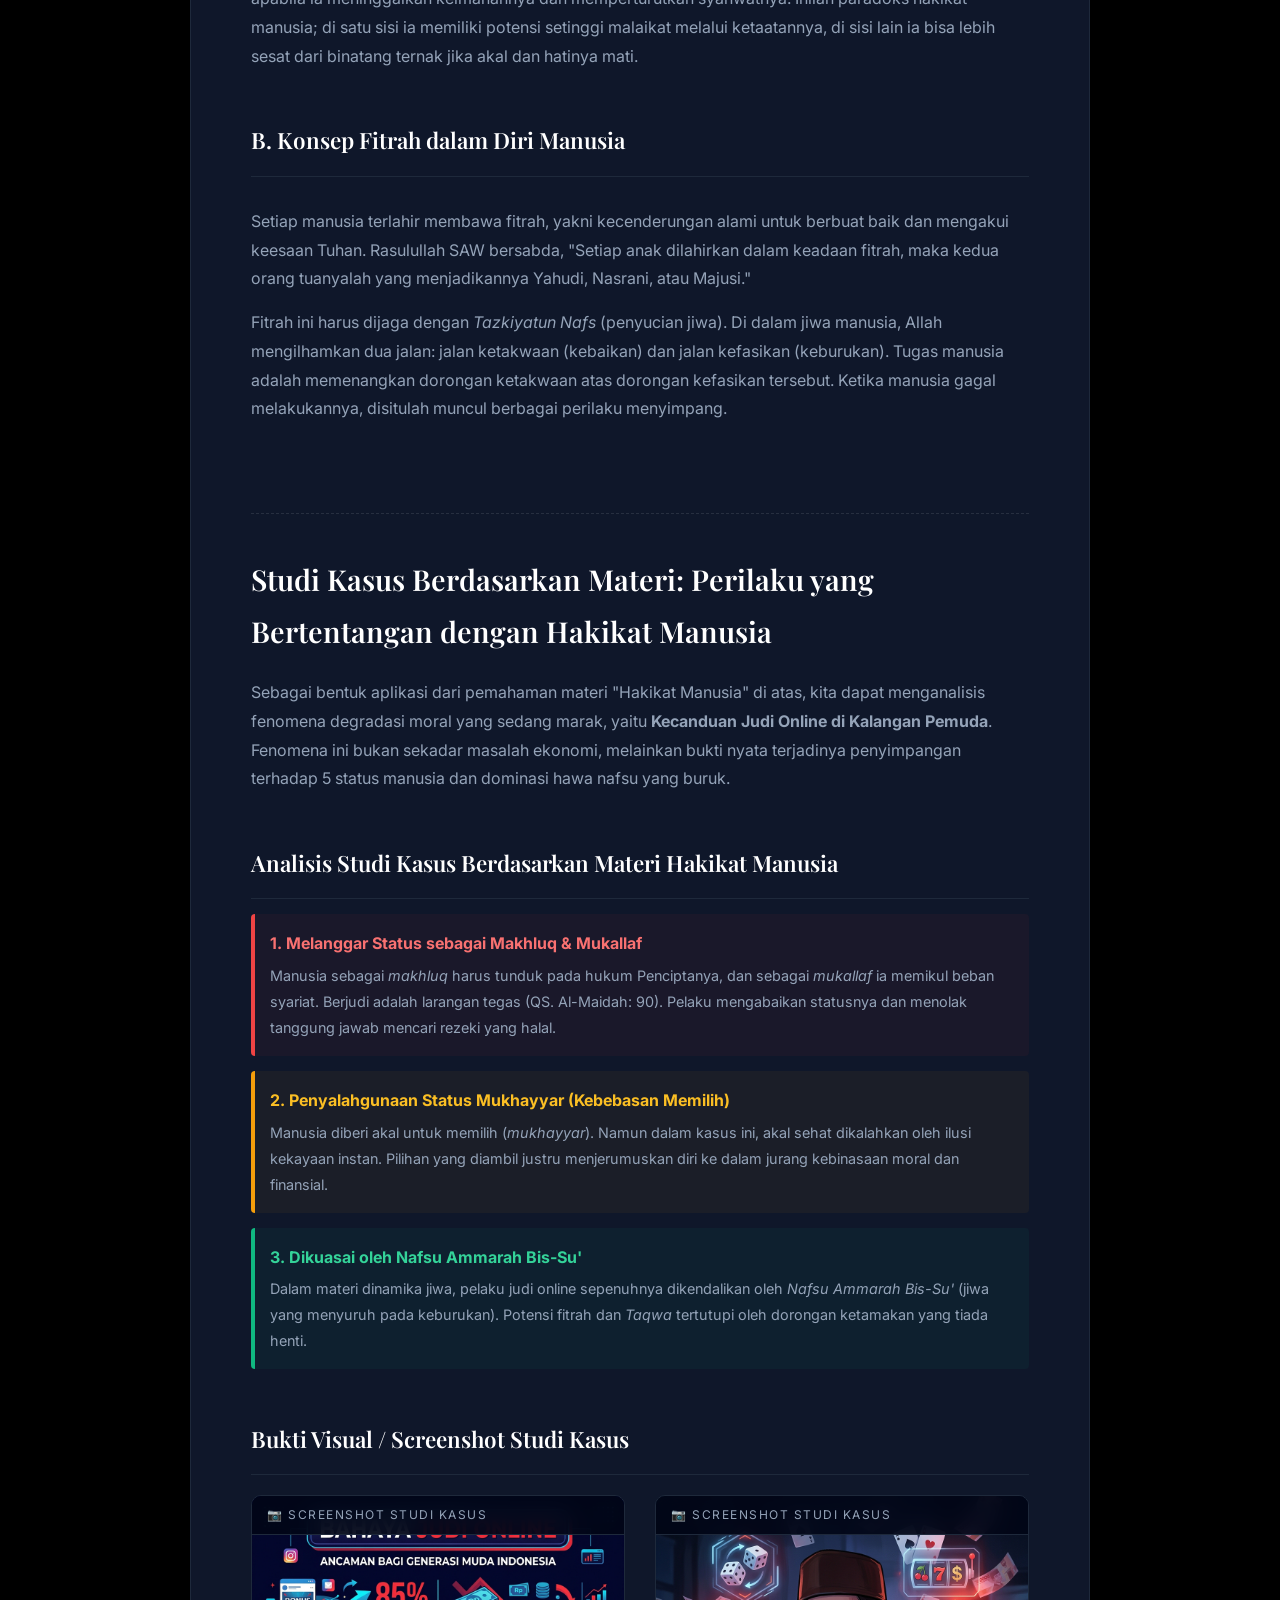
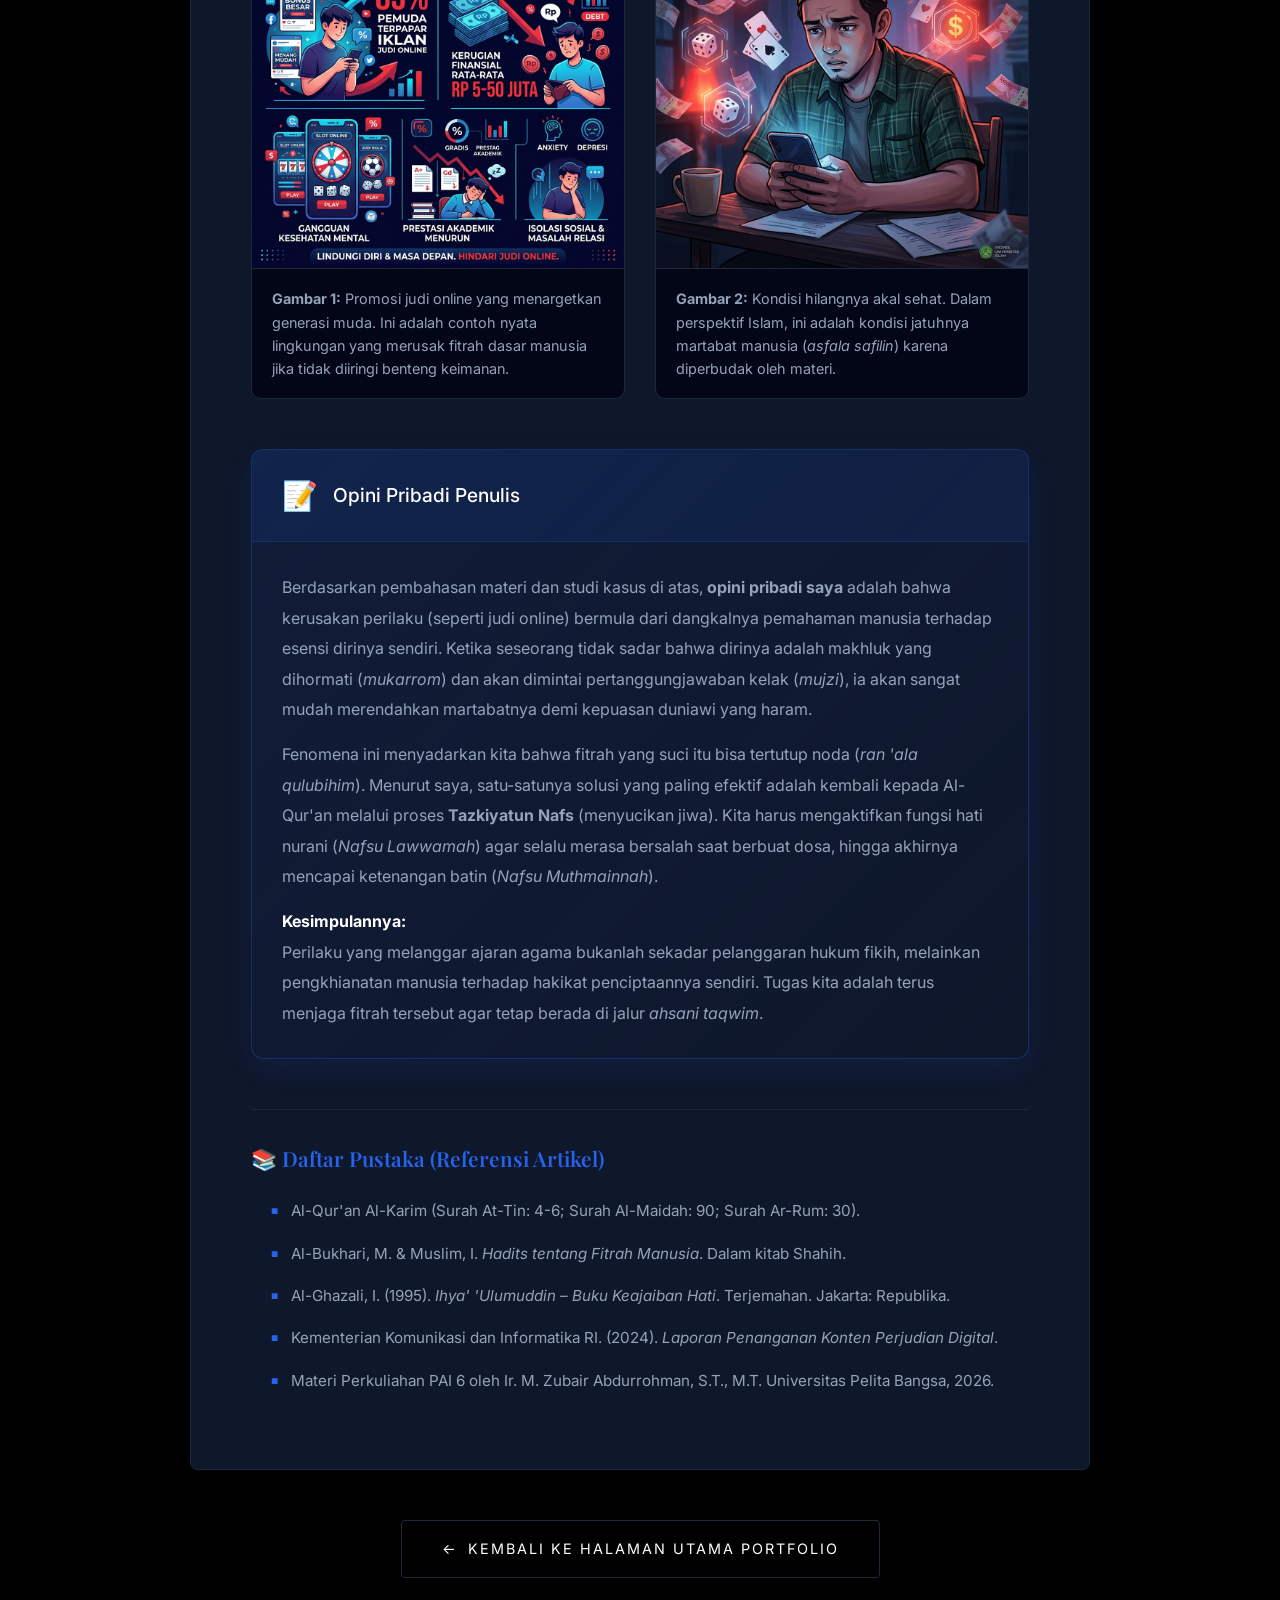
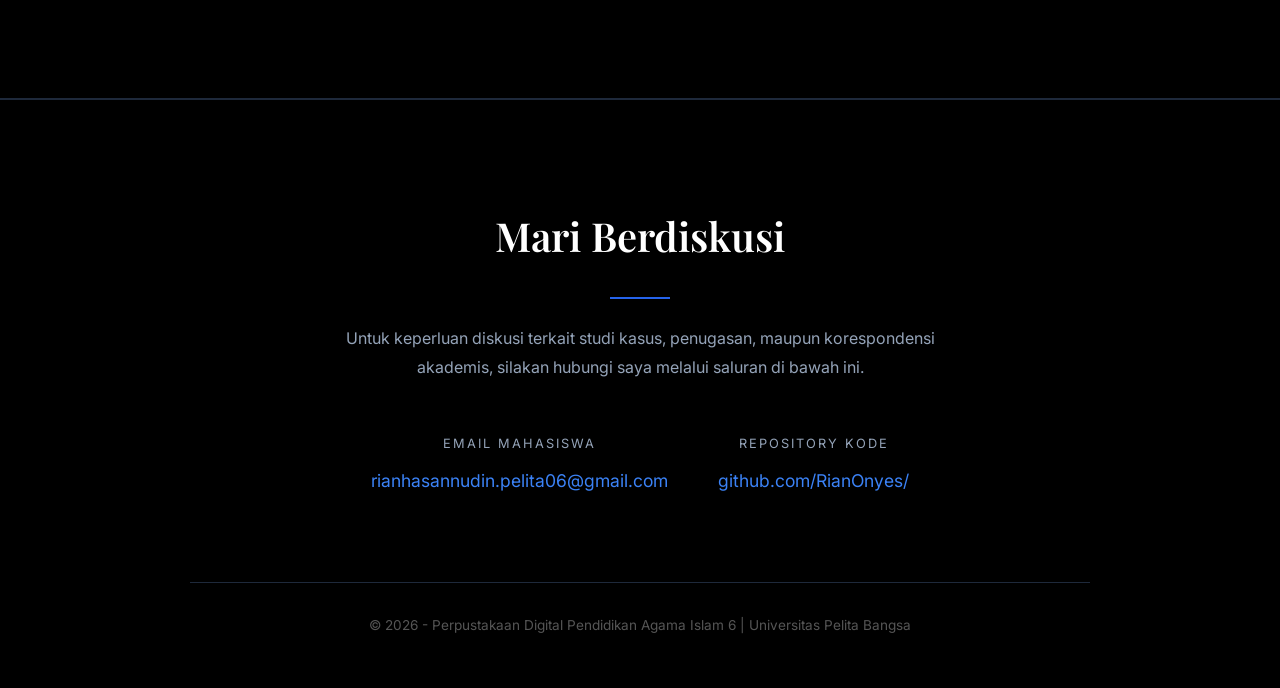
==== commit 07b3b60a: "feat: Tambahkan menu Poster di navbar artikel.html" ====
--- a/artikel.html
+++ b/artikel.html
@@ -18,6 +18,7 @@
             <a href="index.html" class="logo">PAI<span>.6</span></a>
             <ul class="nav-links">
                 <li><a href="index.html#beranda">&larr; Kembali ke Beranda</a></li>
+                <li><a href="poster.html">Poster</a></li>
                 <li><a href="index.html#metodologi">Metodologi</a></li>
                 <li><a href="index.html#kontak">Kontak</a></li>
             </ul>
